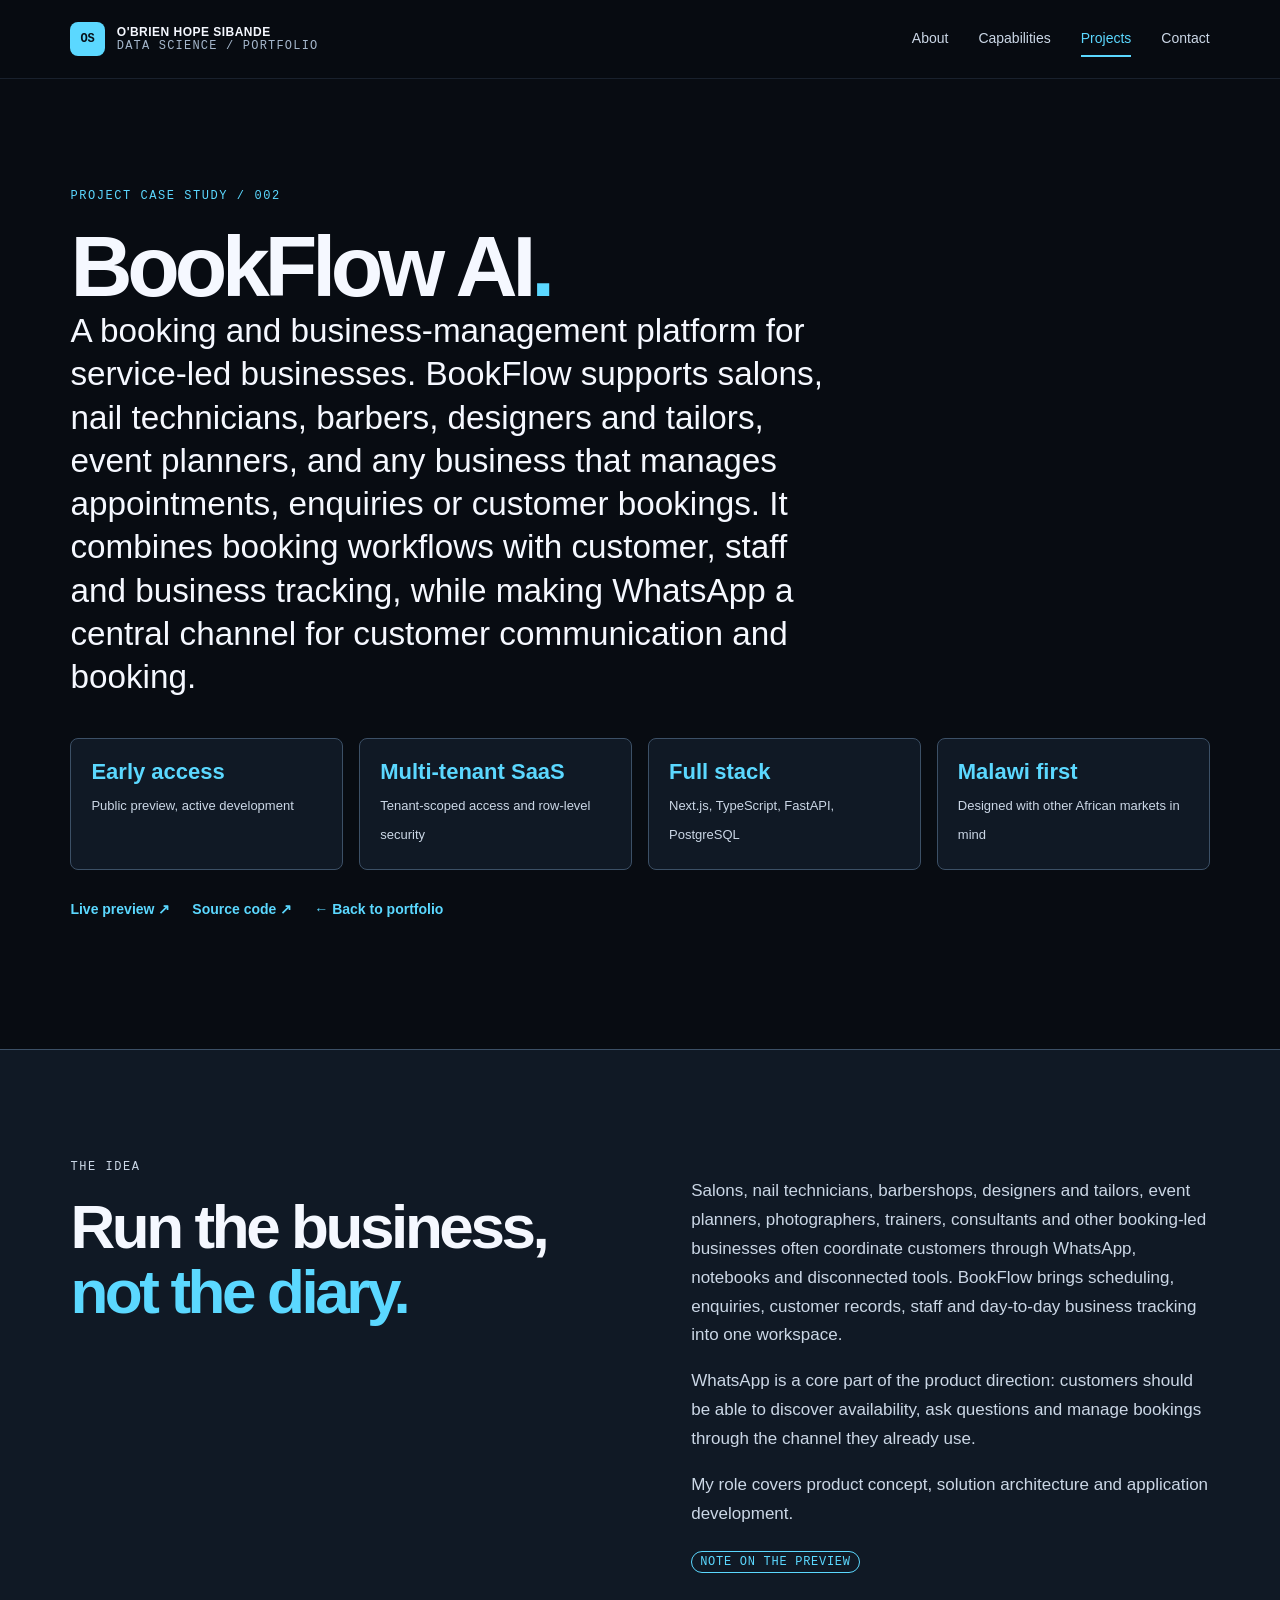
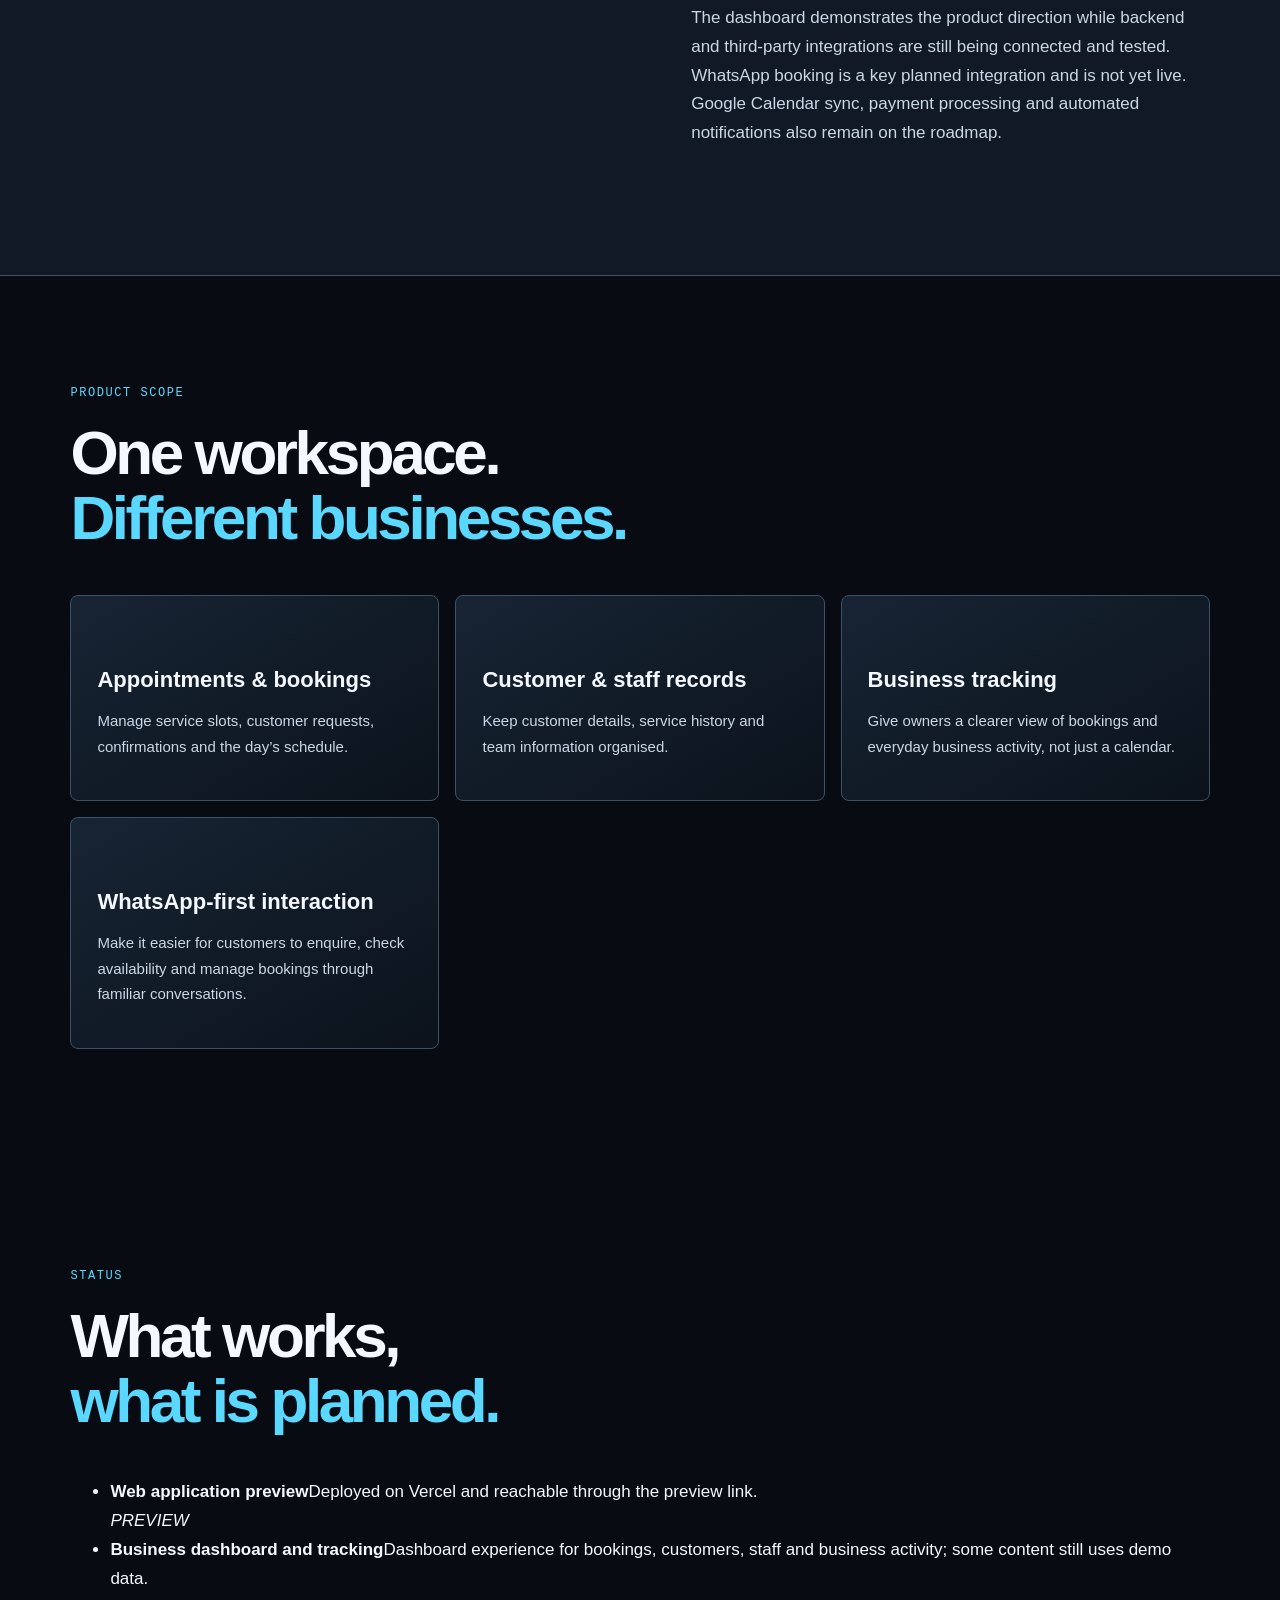
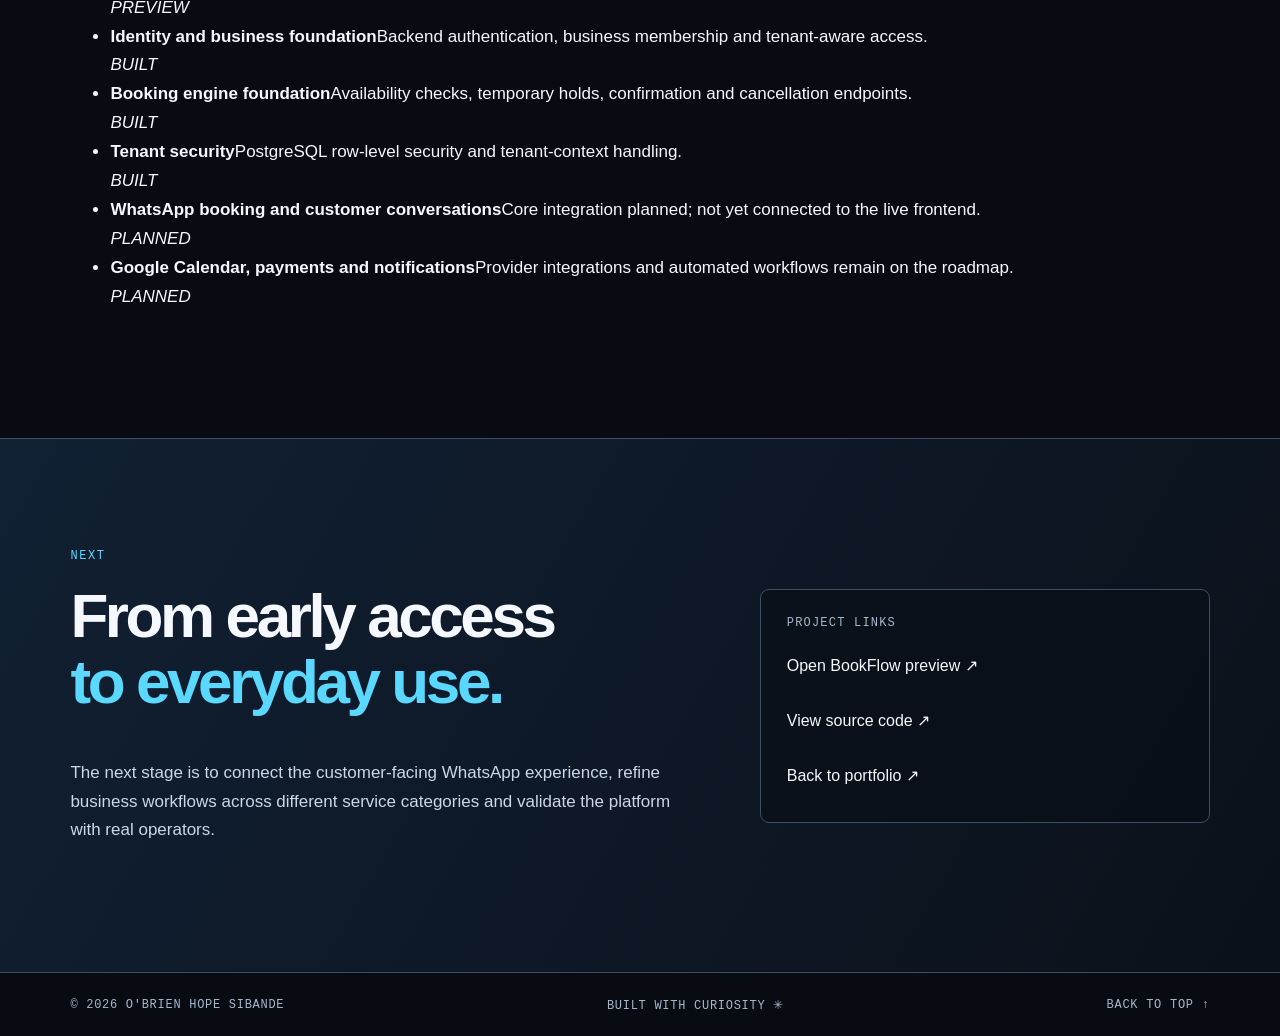
==== projects/bookflow-ai/index.html @ b63c116e "Add BookFlow AI portfolio case study" ====
<!doctype html>
<html lang="en"><head><meta charset="utf-8"><script>document.documentElement.classList.add("js")</script><meta name="viewport" content="width=device-width,initial-scale=1"><meta name="theme-color" content="#080c12"><meta name="description" content="BookFlow AI case study: booking and business management for salons, nail technicians, barbers, designers, tailors, event planners and other booking-led businesses."><link rel="canonical" href="https://obriensibande.vercel.app/projects/bookflow-ai/"><meta property="og:url" content="https://obriensibande.vercel.app/projects/bookflow-ai/"><meta property="og:type" content="article"><meta property="og:title" content="BookFlow AI case study — O'Brien Hope Sibande"><meta property="og:description" content="A flexible booking and business-tracking platform with WhatsApp at the centre of customer communication."><meta property="og:image" content="https://obriensibande.vercel.app/assets/og-image.jpg"><meta name="twitter:card" content="summary_large_image"><meta name="twitter:image" content="https://obriensibande.vercel.app/assets/og-image.jpg"><link rel="stylesheet" href="../../styles.css"><script defer src="../../script.js"></script><script>window.va=window.va||function(){(window.va.q=window.va.q||[]).push(arguments)}</script><script defer src="/_vercel/insights/script.js"></script><title>BookFlow AI Case Study — O'Brien Hope Sibande</title></head>
<body><a class="skip" href="#main">Skip to content</a><header><div class="container nav"><a class="brand" href="../../"><span class="mark">OS</span><span><b>O'BRIEN HOPE SIBANDE</b><small>DATA SCIENCE / PORTFOLIO</small></span></a><button class="menu" aria-expanded="false" aria-controls="links" aria-label="Toggle navigation menu">MENU ☰</button><nav id="links" aria-label="Primary"><a href="../../#about">About</a><a href="../../#skills">Capabilities</a><a href="../../#projects" aria-current="page">Projects</a><a href="../../#contact">Contact</a></nav></div></header>
<main id="main">
<section class="section container"><p class="eyebrow">PROJECT CASE STUDY / 002</p><h1 class="case-title">BookFlow AI<span>.</span></h1><p class="lead" style="max-width:780px">A booking and business-management platform for service-led businesses. BookFlow supports salons, nail technicians, barbers, designers and tailors, event planners, and any business that manages appointments, enquiries or customer bookings. It combines booking workflows with customer, staff and business tracking, while making WhatsApp a central channel for customer communication and booking.</p>
<ul class="facts" style="margin-top:40px"><li><b>Early access</b><span>Public preview, active development</span></li><li><b>Multi-tenant SaaS</b><span>Tenant-scoped access and row-level security</span></li><li><b>Full stack</b><span>Next.js, TypeScript, FastAPI, PostgreSQL</span></li><li><b>Malawi first</b><span>Designed with other African markets in mind</span></li></ul>
<p class="links" style="margin-top:28px"><a href="https://bookflow-ai-sigma.vercel.app" target="_blank" rel="noopener noreferrer">Live preview ↗</a><a href="https://github.com/ZealotObryan/bookflow-ai" target="_blank" rel="noopener noreferrer">Source code ↗</a><a href="../../">← Back to portfolio</a></p></section>
<section class="section tinted"><div class="container two"><div><p class="eyebrow">THE IDEA</p><h2>Run the business,<br><em>not the diary.</em></h2></div><div class="prose"><p>Salons, nail technicians, barbershops, designers and tailors, event planners, photographers, trainers, consultants and other booking-led businesses often coordinate customers through WhatsApp, notebooks and disconnected tools. BookFlow brings scheduling, enquiries, customer records, staff and day-to-day business tracking into one workspace.</p><p>WhatsApp is a core part of the product direction: customers should be able to discover availability, ask questions and manage bookings through the channel they already use.</p><p>My role covers product concept, solution architecture and application development.</p><span class="pill">NOTE ON THE PREVIEW</span><p>The dashboard demonstrates the product direction while backend and third-party integrations are still being connected and tested. WhatsApp booking is a key planned integration and is not yet live. Google Calendar sync, payment processing and automated notifications also remain on the roadmap.</p></div></div></section>
<section class="section container"><p class="eyebrow">PRODUCT SCOPE</p><h2>One workspace.<br><em>Different businesses.</em></h2><div class="cards"><article><h3>Appointments &amp; bookings</h3><p>Manage service slots, customer requests, confirmations and the day’s schedule.</p></article><article><h3>Customer &amp; staff records</h3><p>Keep customer details, service history and team information organised.</p></article><article><h3>Business tracking</h3><p>Give owners a clearer view of bookings and everyday business activity, not just a calendar.</p></article><article><h3>WhatsApp-first interaction</h3><p>Make it easier for customers to enquire, check availability and manage bookings through familiar conversations.</p></article></div></section>
<section class="section container"><p class="eyebrow">STATUS</p><h2>What works,<br><em>what is planned.</em></h2><ul class="status-list"><li><div><b>Web application preview</b><span>Deployed on Vercel and reachable through the preview link.</span></div><i class="st live">PREVIEW</i></li><li><div><b>Business dashboard and tracking</b><span>Dashboard experience for bookings, customers, staff and business activity; some content still uses demo data.</span></div><i class="st live">PREVIEW</i></li><li><div><b>Identity and business foundation</b><span>Backend authentication, business membership and tenant-aware access.</span></div><i class="st live">BUILT</i></li><li><div><b>Booking engine foundation</b><span>Availability checks, temporary holds, confirmation and cancellation endpoints.</span></div><i class="st live">BUILT</i></li><li><div><b>Tenant security</b><span>PostgreSQL row-level security and tenant-context handling.</span></div><i class="st live">BUILT</i></li><li><div><b>WhatsApp booking and customer conversations</b><span>Core integration planned; not yet connected to the live frontend.</span></div><i class="st">PLANNED</i></li><li><div><b>Google Calendar, payments and notifications</b><span>Provider integrations and automated workflows remain on the roadmap.</span></div><i class="st">PLANNED</i></li></ul></section>
<section class="section contact"><div class="container contact-grid"><div><p class="eyebrow">NEXT</p><h2>From early access<br><em>to everyday use.</em></h2><p>The next stage is to connect the customer-facing WhatsApp experience, refine business workflows across different service categories and validate the platform with real operators.</p></div><div class="contact-card"><small>PROJECT LINKS</small><a href="https://bookflow-ai-sigma.vercel.app" target="_blank" rel="noopener noreferrer">Open BookFlow preview ↗</a><a href="https://github.com/ZealotObryan/bookflow-ai" target="_blank" rel="noopener noreferrer">View source code ↗</a><a href="../../">Back to portfolio ↗</a></div></div></section>
</main><footer><div class="container foot"><span>© <span id="year"></span> O'BRIEN HOPE SIBANDE</span><span>BUILT WITH CURIOSITY ✳</span><a href="#main">BACK TO TOP ↑</a></div></footer></body></html>
---- styles.css ----
:root{color-scheme:dark;--bg:#080c12;--surface:#101925;--raised:#162333;--text:#f5f8ff;--secondary:#cbd7e6;--muted:#a5b7cc;--border:#3c5066;--accent:#5bd8ff;--display:"Space Grotesk",sans-serif;--body:"DM Sans",sans-serif;--mono:"DM Mono",monospace;--g:clamp(22px,5.5vw,84px);--max:1200px}*{box-sizing:border-box}html{scroll-behavior:smooth;scroll-padding-top:85px}body{margin:0;background:var(--bg);color:var(--text);font:17px/1.7 var(--body);-webkit-font-smoothing:antialiased}a{color:inherit;text-decoration:none}a:focus-visible,button:focus-visible{outline:3px solid var(--accent);outline-offset:4px}::selection{background:var(--accent);color:#071019}.container{width:min(var(--max),calc(100% - 2*var(--g)));margin:auto}.skip{position:fixed;top:-100px;left:10px;background:white;color:black;padding:10px;z-index:90}.skip:focus{top:10px}header{position:sticky;top:0;z-index:20;background:#080c12f2;backdrop-filter:blur(16px);border-bottom:1px solid #3c506655}.nav{min-height:78px;display:flex;align-items:center;justify-content:space-between;gap:22px}.brand{display:flex;align-items:center;gap:12px}.mark{background:var(--accent);color:#071019;padding:10px;border-radius:8px;font:700 12px var(--mono)}.brand span:last-child{display:grid;line-height:1.4}.brand b{font:700 12px var(--display);letter-spacing:.04em}.brand small,small{font:12px var(--mono);letter-spacing:.1em;color:var(--muted)}nav{display:flex;gap:30px}nav a{font-size:14px;color:var(--secondary)}nav a:hover,a:hover{color:var(--accent)}.menu{display:none;background:transparent;color:var(--text);border:1px solid var(--border);padding:9px;border-radius:6px}.hero{display:grid;grid-template-columns:1.05fr .95fr;gap:7vw;align-items:center;padding-block:80px 100px;min-height:650px}.eyebrow{font:12px var(--mono);letter-spacing:.13em;color:var(--accent);margin:0 0 20px}.hero h1{font:600 clamp(50px,6.3vw,86px)/.98 var(--display);letter-spacing:-.065em;margin:0 0 25px}.hero h1 em,h2 em{font-style:normal;color:var(--accent)}.role{font-size:15px;font-weight:700}.role i{font-style:normal;color:var(--accent)}.intro{font-size:18px;max-width:520px;color:var(--secondary);margin:20px 0 28px}.actions{display:flex;gap:12px;flex-wrap:wrap}.primary,.secondary{display:inline-flex;align-items:center;justify-content:center;padding:13px 18px;border:1px solid var(--border);border-radius:6px;font-size:14px;font-weight:700}.primary{background:var(--accent);border-color:var(--accent);color:#071019}.primary:hover{background:#a0edff;color:#071019}.meta{display:flex;gap:25px;flex-wrap:wrap;margin-top:40px;color:var(--muted);font:12px var(--mono);letter-spacing:.1em}.portrait-wrap{position:relative;width:min(100%,460px);justify-self:center}.frame{position:relative;z-index:2;padding:12px;background:linear-gradient(145deg,#1b2b3d,#0b111a);border:1px solid var(--border);border-radius:12px;box-shadow:0 30px 80px #0008}.frame-top,.frame-bottom{display:flex;justify-content:space-between;gap:10px;padding:8px 3px;color:var(--muted);font:12px var(--mono);letter-spacing:.07em}.frame img{display:block;width:100%;height:auto;aspect-ratio:4/5;object-fit:cover;object-position:center 25%;border-radius:5px}.frame-bottom{padding-top:14px;color:var(--text)}.frame-bottom span{color:var(--accent)}.float{position:absolute;z-index:3;padding:12px 15px;background:var(--surface);border:1px solid var(--border);color:var(--muted);font:12px var(--mono);box-shadow:0 12px 25px #0005}.float b{display:block;color:var(--accent);font:600 18px var(--display)}.f1{top:15%;right:-25px}.f2{bottom:15%;left:-25px}.ticker{display:flex;justify-content:space-around;gap:25px;overflow:hidden;white-space:nowrap;padding:18px;border-block:1px solid var(--border);background:#0d141e;color:var(--accent);font:12px var(--mono);letter-spacing:.12em}.ticker span{color:var(--secondary)}.section{padding-block:110px}.section h2,.contact h2{font:600 clamp(38px,5vw,62px)/1.05 var(--display);letter-spacing:-.055em;margin:0 0 45px}.two{display:grid;grid-template-columns:1fr 1fr;gap:8vw}.lead{font:500 clamp(23px,2.6vw,34px)/1.3 var(--display);margin:0}.two p{color:var(--secondary)}blockquote{margin:25px 0;padding:16px;border-left:2px solid var(--accent);background:var(--surface);color:var(--secondary);font-size:15px}.tinted{background:var(--surface);border-block:1px solid var(--border)}.cards{display:grid;grid-template-columns:repeat(3,1fr);gap:16px}.cards article{position:relative;padding:26px;border:1px solid var(--border);border-radius:8px;background:linear-gradient(150deg,#172434,#0b121b)}.cards small{float:right}.cards h3{font:600 22px var(--display);margin:45px 0 12px}.cards p,.project-copy>p{font-size:15px;color:var(--secondary)}.cards label,.chips span{font:12px var(--mono);color:var(--secondary);letter-spacing:.03em}.project{display:grid;grid-template-columns:1fr 1fr;border:1px solid var(--border);border-radius:10px;overflow:hidden;background:var(--surface)}.art{position:relative;min-height:350px;overflow:hidden;background:radial-gradient(ellipse at 60% 35%,#153b56,#101d2a 45%,#0b1119 80%);display:flex;align-items:center;padding:10%}.grid{position:absolute;inset:0;background-image:linear-gradient(#5bd8ff14 1px,transparent 1px),linear-gradient(90deg,#5bd8ff14 1px,transparent 1px);background-size:35px 35px}.art strong{position:relative;font:700 clamp(50px,6vw,78px)/.9 var(--display);letter-spacing:-.07em}.art strong span{display:block;color:var(--accent)}.art small{position:absolute;right:8%;top:20%;padding:8px;border:1px solid #5bd8ff88;color:var(--accent)}.bars{position:absolute;right:8%;bottom:12%;height:90px;display:flex;align-items:end;gap:6px}.bars i{width:10px;background:linear-gradient(var(--accent),#2b6a91);border-radius:2px 2px 0 0}.bars i:nth-child(1){height:25%}.bars i:nth-child(2){height:44%}.bars i:nth-child(3){height:35%}.bars i:nth-child(4){height:63%}.bars i:nth-child(5){height:78%}.bars i:nth-child(6){height:92%}.project-copy{padding:clamp(25px,4vw,45px);align-self:center}.project-copy h3{font:600 36px var(--display);margin:0}.project-copy .accent{color:var(--accent)}.chips{display:flex;gap:7px;flex-wrap:wrap}.chips span{border:1px solid var(--border);padding:5px 8px;border-radius:4px}.links{display:flex;gap:22px;flex-wrap:wrap;margin-top:25px}.links a{font-size:14px;font-weight:700;color:var(--accent)}.muted{color:var(--muted);font-size:13px;margin-top:22px}.contact{background:linear-gradient(120deg,#112033,#0b111a);border-block:1px solid var(--border)}.contact-grid{display:grid;grid-template-columns:1fr .75fr;gap:7vw;align-items:center}.contact-grid>div>p:not(.eyebrow){color:var(--secondary)}.contact-card{display:grid;gap:16px;padding:26px;border:1px solid var(--border);border-radius:9px;background:#080e16aa}.contact-card a{font-size:16px;padding:6px 0;overflow-wrap:anywhere}.contact-card a:hover{color:var(--accent)}footer{padding:25px 0}.foot{display:flex;justify-content:space-between;gap:15px;flex-wrap:wrap;color:var(--muted);font:12px var(--mono);letter-spacing:.06em}.foot a:hover{color:var(--accent)}
@media(max-width:800px){.hero{gap:30px}.hero h1{font-size:clamp(45px,7vw,68px)}.cards article{padding:20px}.section{padding-block:80px}}@media(max-width:620px){.nav{min-height:70px}.brand b{font-size:11px}.brand small{font-size:11px}.menu{display:block}nav{display:none;position:absolute;top:69px;left:0;right:0;padding:20px var(--g);background:#0b111a;border-bottom:1px solid var(--border);flex-direction:column;gap:18px}nav.open{display:flex}.hero{grid-template-columns:1fr;padding-block:55px 75px;gap:45px}.hero h1{font-size:clamp(52px,14vw,76px)}.portrait-wrap{width:82%}.f1{right:-20px}.f2{left:-20px}.ticker{justify-content:flex-start;min-width:0;gap:25px;font-size:9px}.section{padding-block:75px}.two,.cards,.project,.contact-grid{grid-template-columns:1fr}.two{gap:18px}.cards{gap:12px}.cards h3{margin-top:30px}.project .art{min-height:280px}.project-copy{padding:25px}.contact-grid{gap:25px}.foot span:nth-child(2){display:none}}@media(prefers-reduced-motion:reduce){*,*::before,*::after{scroll-behavior:auto!important;transition-duration:.01ms!important;animation-duration:.01ms!important;animation-iteration-count:1!important}}

.menu{min-height:44px;min-width:44px}
nav a[aria-current="page"]{color:var(--accent)}
.skip{border-radius:6px}
.cards article,.project{transition:border-color .2s,transform .2s}
.cards article:hover,.project:hover{border-color:var(--accent)}
.stack,.facts{list-style:none;margin:0;padding:0}
.facts{display:grid;grid-template-columns:repeat(4,1fr);gap:16px}
.facts li{padding:20px;border:1px solid var(--border);border-radius:8px;background:var(--surface)}
.facts b{display:block;font:600 22px var(--display);color:var(--accent);margin-bottom:6px}
.facts span{font-size:13px;color:var(--secondary)}
.pill{display:inline-block;padding:3px 8px;border:1px solid var(--accent);border-radius:999px;color:var(--accent);font:12px var(--mono);letter-spacing:.06em;margin-bottom:14px}
.cards.four{grid-template-columns:repeat(2,1fr)}
.cards.four h3{margin-top:22px}
.prose{max-width:760px}
.prose p{color:var(--secondary)}
@media(max-width:800px){.facts{grid-template-columns:repeat(2,1fr)}}
@media(max-width:620px){.facts,.cards.four{grid-template-columns:1fr}.ticker{overflow-x:auto}}
@media(prefers-reduced-motion:reduce){.cards article,.project{transition:none}}
.case-title{font:600 clamp(48px,8vw,86px)/1 var(--display);letter-spacing:-.06em;margin:0}
.case-title span{color:var(--accent)}

/* ===== Motion & interaction layer ===== */
:root{--ease:cubic-bezier(.22,1,.36,1);--fast:.18s;--med:.45s}
html{scroll-behavior:smooth}
/* header: gains depth once the page scrolls */
header{transition:box-shadow var(--med) var(--ease),background var(--med)}
header.scrolled{box-shadow:0 10px 30px #0007;background:#080c12fa}
.progress{position:fixed;top:0;left:0;height:3px;width:100%;background:var(--accent);transform:scaleX(0);transform-origin:left;z-index:100;pointer-events:none}
/* nav: animated underline + active section */
nav a{position:relative;padding:6px 0;transition:color var(--fast)}
nav a::after{content:"";position:absolute;left:0;right:0;bottom:0;height:2px;background:var(--accent);transform:scaleX(0);transform-origin:left;transition:transform var(--med) var(--ease)}
nav a:hover::after,nav a.active::after,nav a[aria-current="page"]::after{transform:scaleX(1)}
nav a.active{color:var(--accent)}
/* buttons: lift on hover, press on click */
.primary,.secondary,.menu{transition:transform var(--fast) var(--ease),background var(--fast),color var(--fast),border-color var(--fast),box-shadow var(--med) var(--ease)}
.primary:hover{transform:translateY(-2px);box-shadow:0 10px 28px #5bd8ff40}
.secondary:hover{transform:translateY(-2px);border-color:var(--accent);color:var(--accent)}
.primary:active,.secondary:active,.menu:active{transform:translateY(0) scale(.97)}
/* links with arrows nudge */
.links a,.contact-card a{transition:color var(--fast),transform var(--fast) var(--ease)}
.links a:hover,.contact-card a:hover{transform:translateX(4px)}
/* cards + project: lift */
.cards article,.project{transition:border-color var(--med),transform var(--med) var(--ease),box-shadow var(--med) var(--ease)}
.cards article:hover,.project:hover{transform:translateY(-4px);box-shadow:0 18px 40px #0006}
.facts li{transition:border-color var(--med),transform var(--med) var(--ease)}
.facts li:hover{border-color:var(--accent);transform:translateY(-3px)}
/* portrait + floating badges */
.frame{transition:transform var(--med) var(--ease)}
.frame:hover{transform:translateY(-4px)}
@keyframes bob{0%,100%{transform:translateY(0)}50%{transform:translateY(-8px)}}
.f1{animation:bob 6s ease-in-out infinite}
.f2{animation:bob 7s ease-in-out -2s infinite}
/* project art: bars grow in when visible */
.bars i{transform-origin:bottom;transition:transform .9s var(--ease)}
.js .art:not(.in) .bars i{transform:scaleY(0)}
.bars i:nth-child(2){transition-delay:.08s}.bars i:nth-child(3){transition-delay:.16s}.bars i:nth-child(4){transition-delay:.24s}.bars i:nth-child(5){transition-delay:.32s}.bars i:nth-child(6){transition-delay:.4s}
/* ticker marquee */
.ticker{display:block;padding:0;justify-content:flex-start}
.ticker .track{flex:none;display:flex;align-items:center;gap:25px;padding:18px 0;min-width:100%;justify-content:space-around;animation:marquee 32s linear infinite;will-change:transform}
.ticker:hover .track{animation-play-state:paused}
@keyframes marquee{to{transform:translateX(-100%)}}
/* hero entrance (stagger) */
@keyframes rise{from{opacity:0;transform:translateY(24px)}to{opacity:1;transform:none}}
.js .hero .eyebrow,.js .hero h1,.js .hero .role,.js .hero .intro,.js .hero .actions,.js .hero .meta,.js .portrait-wrap{animation:rise .9s var(--ease) both}
.js .hero h1{animation-delay:.08s}.js .hero .role{animation-delay:.16s}.js .hero .intro{animation-delay:.24s}.js .hero .actions{animation-delay:.32s}.js .hero .meta{animation-delay:.4s}.js .portrait-wrap{animation-delay:.2s}
/* scroll reveal (JS adds .reveal; content stays visible without JS) */
.js .reveal{opacity:0;transform:translateY(28px);transition:opacity .8s var(--ease),transform .8s var(--ease);transition-delay:var(--d,0s)}
.js .reveal.in{opacity:1;transform:none}
.js .cards article.reveal.in:hover,.js .project.reveal.in:hover{transform:translateY(-4px)}
/* mobile menu: slide + fade instead of popping */
@media(max-width:620px){
  nav{display:flex;visibility:hidden;opacity:0;transform:translateY(-10px);pointer-events:none;transition:opacity var(--fast),transform var(--med) var(--ease),visibility 0s var(--med)}
  nav.open{visibility:visible;opacity:1;transform:none;pointer-events:auto;transition:opacity var(--fast),transform var(--med) var(--ease)}
  nav a{font-size:18px;padding:10px 0}
  .ticker .track{animation-duration:24s}
}
/* hover effects only on devices that hover */
@media(hover:none){.cards article:hover,.project:hover,.facts li:hover,.frame:hover,.primary:hover,.secondary:hover{transform:none;box-shadow:none}}
@media(prefers-reduced-motion:reduce){
  html{scroll-behavior:auto}
  .f1,.f2,.ticker .track{animation:none}
  .ticker{overflow-x:auto}
  .js .reveal,.js .hero *,.js .portrait-wrap{opacity:1!important;transform:none!important;animation:none!important}
  .js .art:not(.in) .bars i{transform:none}
  .progress{display:none}
}
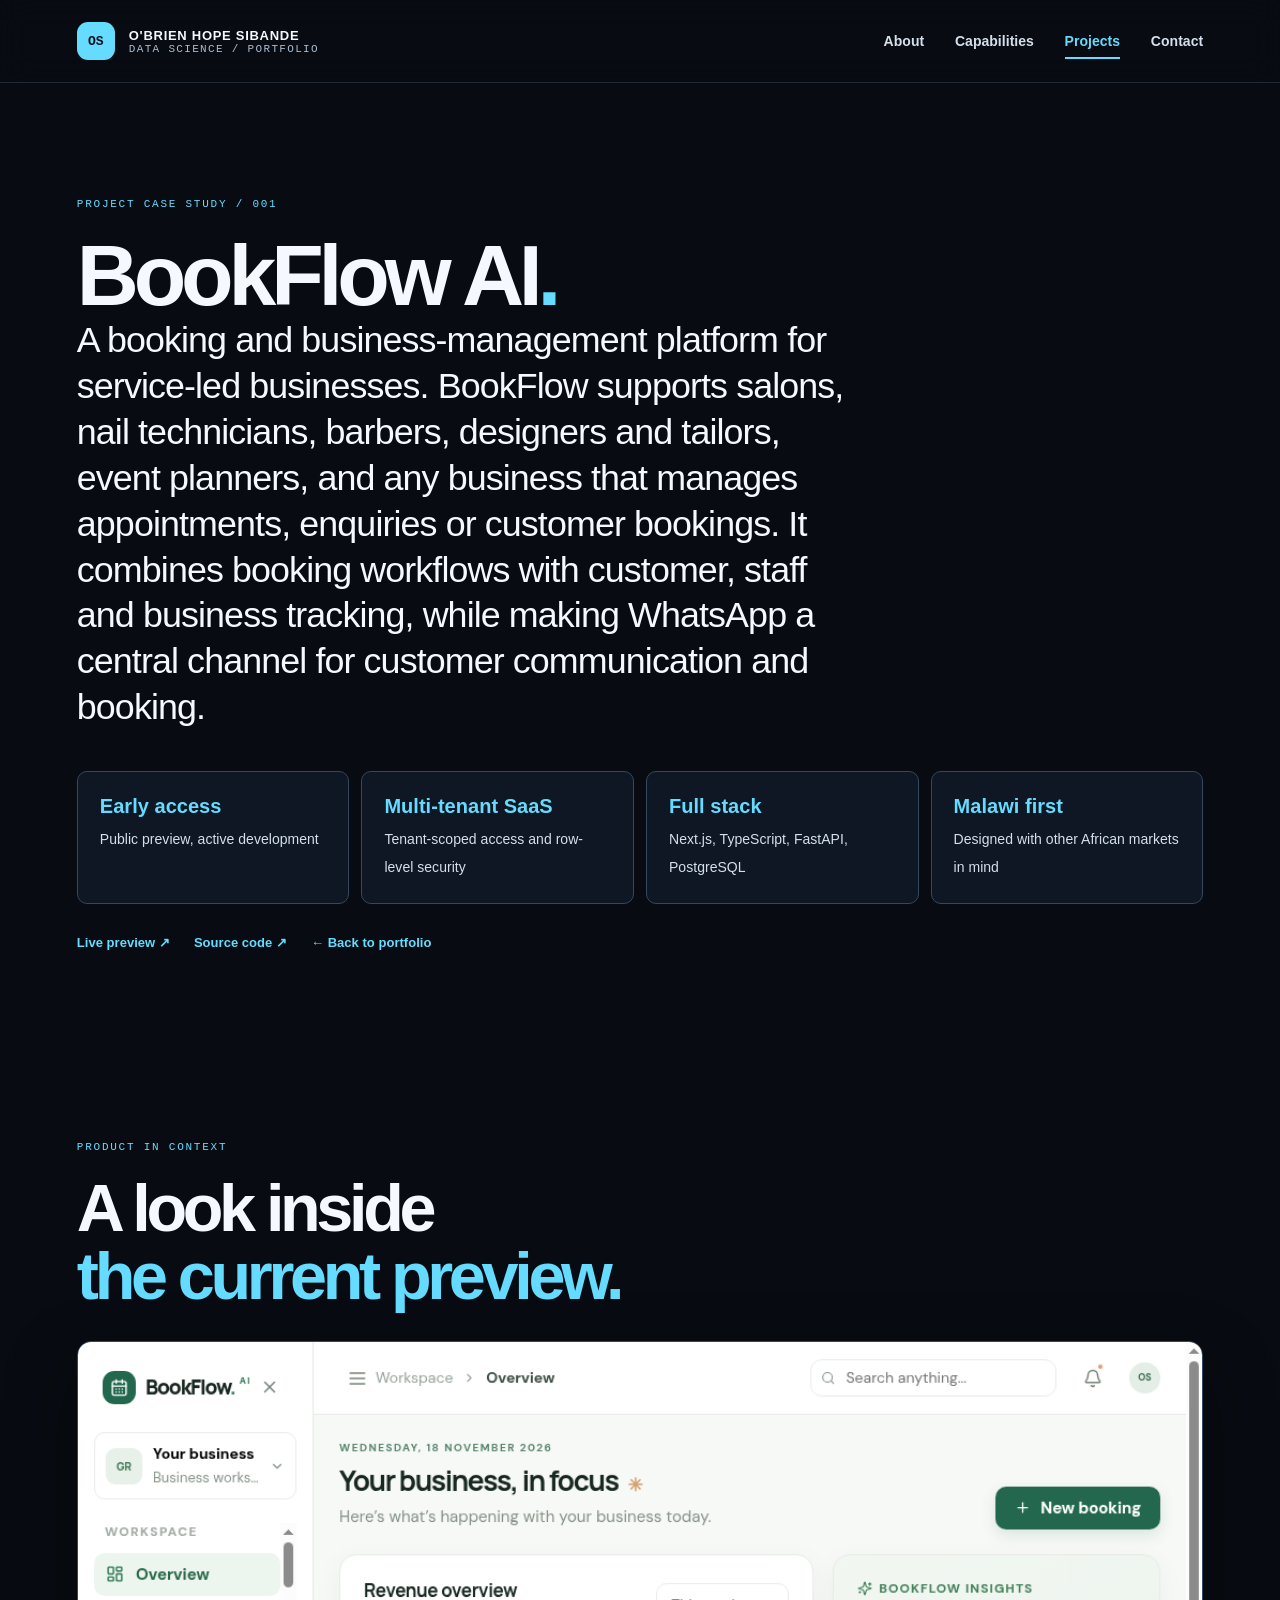
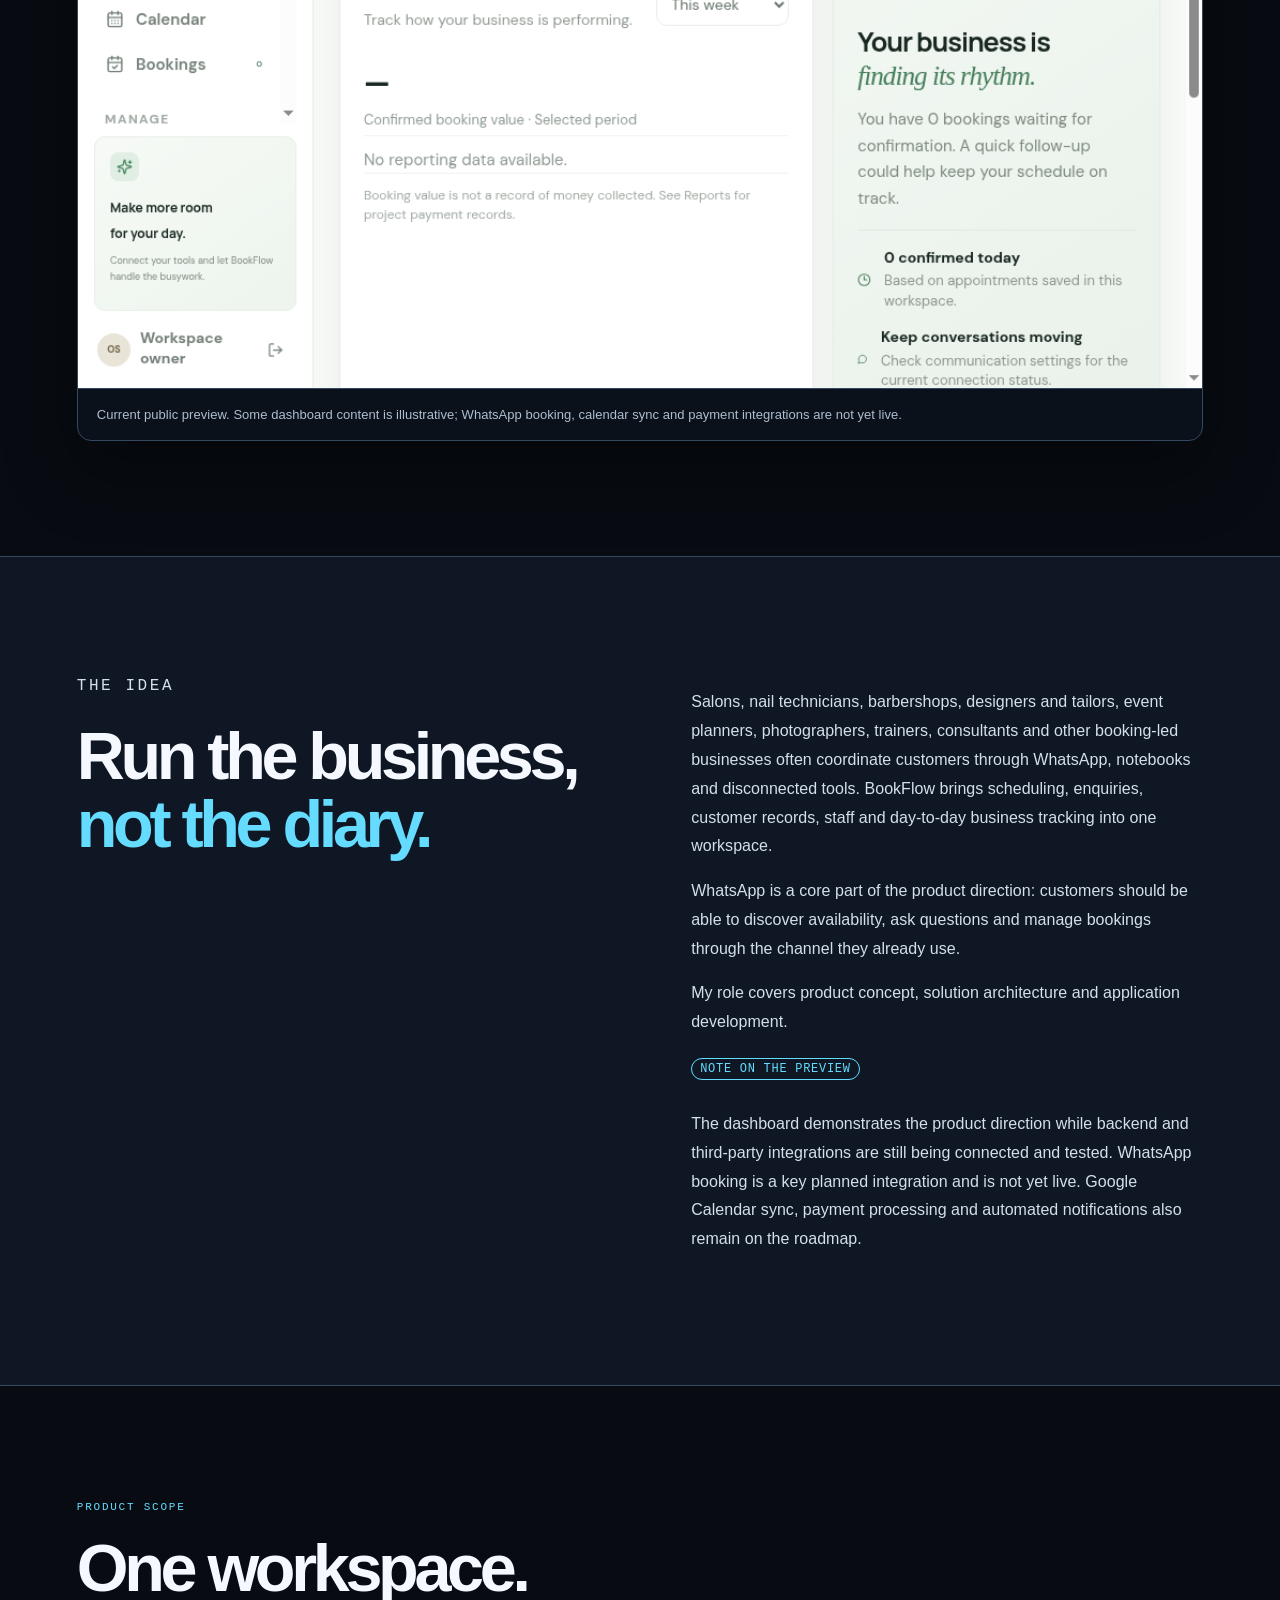
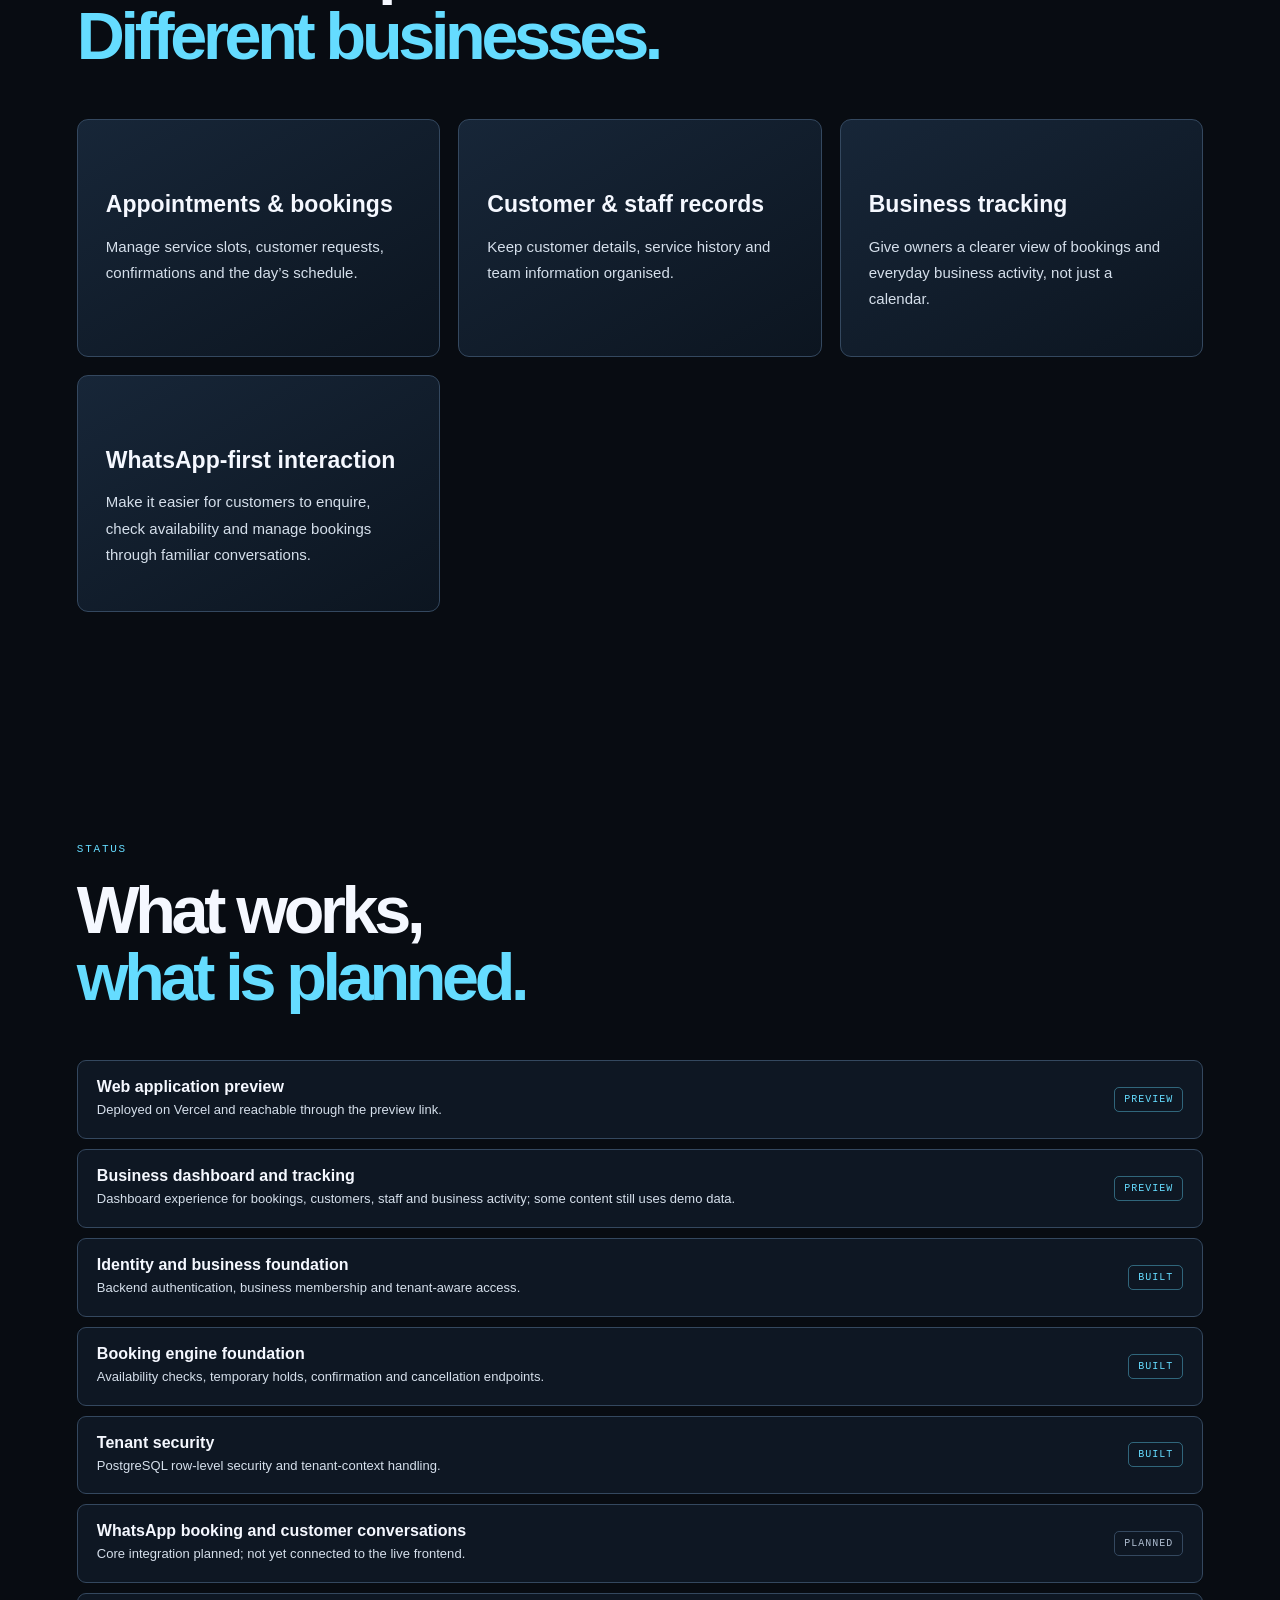
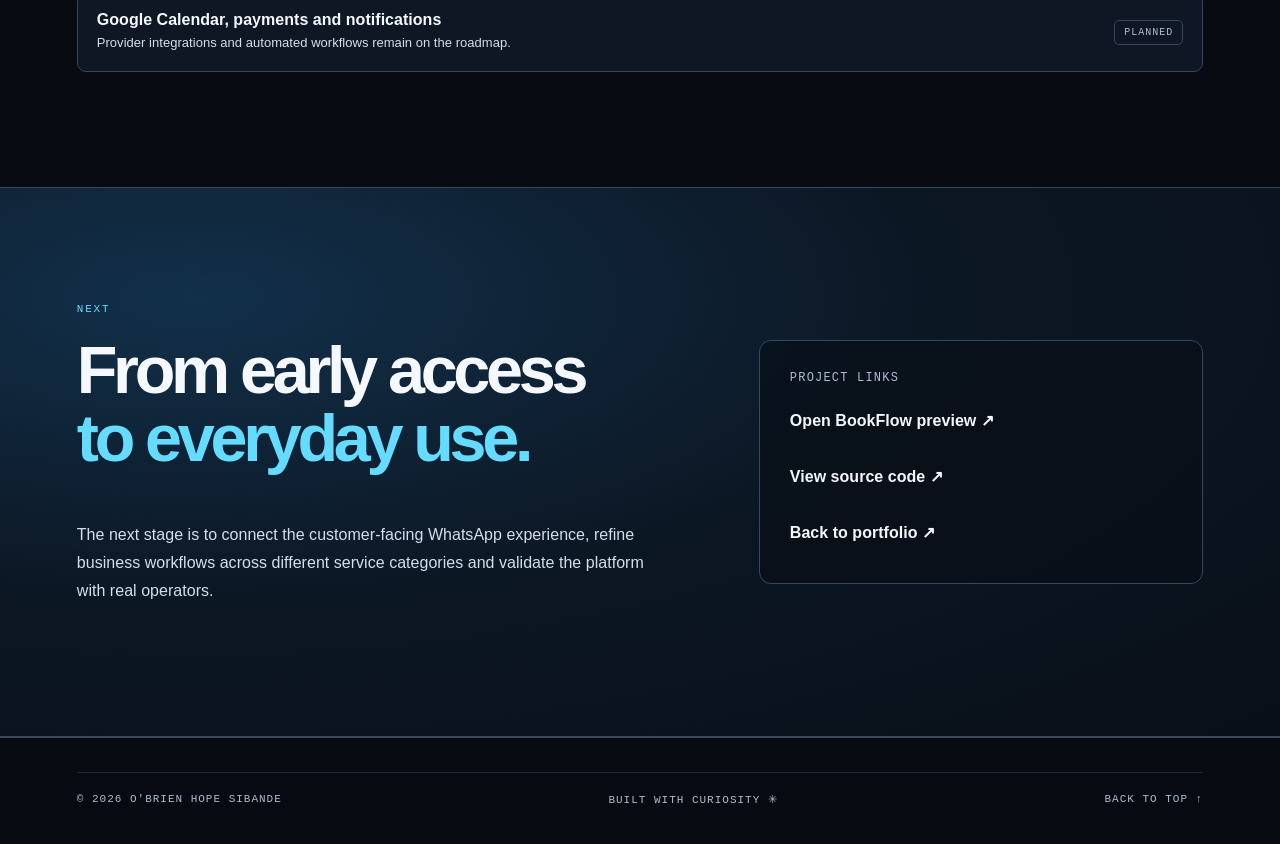
==== commit b77b6c2b: "Add live project screenshots and expanded case studies" ====
--- a/projects/bookflow-ai/index.html
+++ b/projects/bookflow-ai/index.html
@@ -2,9 +2,10 @@
 <html lang="en"><head><meta charset="utf-8"><script>document.documentElement.classList.add("js")</script><meta name="viewport" content="width=device-width,initial-scale=1"><meta name="theme-color" content="#080c12"><meta name="description" content="BookFlow AI case study: booking and business management for salons, nail technicians, barbers, designers, tailors, event planners and other booking-led businesses."><link rel="canonical" href="https://obriensibande.vercel.app/projects/bookflow-ai/"><meta property="og:url" content="https://obriensibande.vercel.app/projects/bookflow-ai/"><meta property="og:type" content="article"><meta property="og:title" content="BookFlow AI case study — O'Brien Hope Sibande"><meta property="og:description" content="A flexible booking and business-tracking platform with WhatsApp at the centre of customer communication."><meta property="og:image" content="https://obriensibande.vercel.app/assets/og-image.jpg"><meta name="twitter:card" content="summary_large_image"><meta name="twitter:image" content="https://obriensibande.vercel.app/assets/og-image.jpg"><link rel="stylesheet" href="../../styles.css"><script defer src="../../script.js"></script><script>window.va=window.va||function(){(window.va.q=window.va.q||[]).push(arguments)}</script><script defer src="/_vercel/insights/script.js"></script><title>BookFlow AI Case Study — O'Brien Hope Sibande</title></head>
 <body><a class="skip" href="#main">Skip to content</a><header><div class="container nav"><a class="brand" href="../../"><span class="mark">OS</span><span><b>O'BRIEN HOPE SIBANDE</b><small>DATA SCIENCE / PORTFOLIO</small></span></a><button class="menu" aria-expanded="false" aria-controls="links" aria-label="Toggle navigation menu">MENU ☰</button><nav id="links" aria-label="Primary"><a href="../../#about">About</a><a href="../../#skills">Capabilities</a><a href="../../#projects" aria-current="page">Projects</a><a href="../../#contact">Contact</a></nav></div></header>
 <main id="main">
-<section class="section container"><p class="eyebrow">PROJECT CASE STUDY / 002</p><h1 class="case-title">BookFlow AI<span>.</span></h1><p class="lead" style="max-width:780px">A booking and business-management platform for service-led businesses. BookFlow supports salons, nail technicians, barbers, designers and tailors, event planners, and any business that manages appointments, enquiries or customer bookings. It combines booking workflows with customer, staff and business tracking, while making WhatsApp a central channel for customer communication and booking.</p>
+<section class="section container"><p class="eyebrow">PROJECT CASE STUDY / 001</p><h1 class="case-title">BookFlow AI<span>.</span></h1><p class="lead" style="max-width:780px">A booking and business-management platform for service-led businesses. BookFlow supports salons, nail technicians, barbers, designers and tailors, event planners, and any business that manages appointments, enquiries or customer bookings. It combines booking workflows with customer, staff and business tracking, while making WhatsApp a central channel for customer communication and booking.</p>
 <ul class="facts" style="margin-top:40px"><li><b>Early access</b><span>Public preview, active development</span></li><li><b>Multi-tenant SaaS</b><span>Tenant-scoped access and row-level security</span></li><li><b>Full stack</b><span>Next.js, TypeScript, FastAPI, PostgreSQL</span></li><li><b>Malawi first</b><span>Designed with other African markets in mind</span></li></ul>
 <p class="links" style="margin-top:28px"><a href="https://bookflow-ai-sigma.vercel.app" target="_blank" rel="noopener noreferrer">Live preview ↗</a><a href="https://github.com/ZealotObryan/bookflow-ai" target="_blank" rel="noopener noreferrer">Source code ↗</a><a href="../../">← Back to portfolio</a></p></section>
+<section class="section container case-screens"><p class="eyebrow">PRODUCT IN CONTEXT</p><h2>A look inside<br><em>the current preview.</em></h2><figure class="screen-figure"><img src="../../assets/bookflow-screen.png" alt="BookFlow AI website and workspace preview captured from the live deployment" loading="lazy"><figcaption>Current public preview. Some dashboard content is illustrative; WhatsApp booking, calendar sync and payment integrations are not yet live.</figcaption></figure></section>
 <section class="section tinted"><div class="container two"><div><p class="eyebrow">THE IDEA</p><h2>Run the business,<br><em>not the diary.</em></h2></div><div class="prose"><p>Salons, nail technicians, barbershops, designers and tailors, event planners, photographers, trainers, consultants and other booking-led businesses often coordinate customers through WhatsApp, notebooks and disconnected tools. BookFlow brings scheduling, enquiries, customer records, staff and day-to-day business tracking into one workspace.</p><p>WhatsApp is a core part of the product direction: customers should be able to discover availability, ask questions and manage bookings through the channel they already use.</p><p>My role covers product concept, solution architecture and application development.</p><span class="pill">NOTE ON THE PREVIEW</span><p>The dashboard demonstrates the product direction while backend and third-party integrations are still being connected and tested. WhatsApp booking is a key planned integration and is not yet live. Google Calendar sync, payment processing and automated notifications also remain on the roadmap.</p></div></div></section>
 <section class="section container"><p class="eyebrow">PRODUCT SCOPE</p><h2>One workspace.<br><em>Different businesses.</em></h2><div class="cards"><article><h3>Appointments &amp; bookings</h3><p>Manage service slots, customer requests, confirmations and the day’s schedule.</p></article><article><h3>Customer &amp; staff records</h3><p>Keep customer details, service history and team information organised.</p></article><article><h3>Business tracking</h3><p>Give owners a clearer view of bookings and everyday business activity, not just a calendar.</p></article><article><h3>WhatsApp-first interaction</h3><p>Make it easier for customers to enquire, check availability and manage bookings through familiar conversations.</p></article></div></section>
 <section class="section container"><p class="eyebrow">STATUS</p><h2>What works,<br><em>what is planned.</em></h2><ul class="status-list"><li><div><b>Web application preview</b><span>Deployed on Vercel and reachable through the preview link.</span></div><i class="st live">PREVIEW</i></li><li><div><b>Business dashboard and tracking</b><span>Dashboard experience for bookings, customers, staff and business activity; some content still uses demo data.</span></div><i class="st live">PREVIEW</i></li><li><div><b>Identity and business foundation</b><span>Backend authentication, business membership and tenant-aware access.</span></div><i class="st live">BUILT</i></li><li><div><b>Booking engine foundation</b><span>Availability checks, temporary holds, confirmation and cancellation endpoints.</span></div><i class="st live">BUILT</i></li><li><div><b>Tenant security</b><span>PostgreSQL row-level security and tenant-context handling.</span></div><i class="st live">BUILT</i></li><li><div><b>WhatsApp booking and customer conversations</b><span>Core integration planned; not yet connected to the live frontend.</span></div><i class="st">PLANNED</i></li><li><div><b>Google Calendar, payments and notifications</b><span>Provider integrations and automated workflows remain on the roadmap.</span></div><i class="st">PLANNED</i></li></ul></section>
--- a/styles.css
+++ b/styles.css
@@ -87,3 +87,156 @@
   .js .art:not(.in) .bars i{transform:none}
   .progress{display:none}
 }
+
+
+/* ===== Portfolio refinement: editorial hierarchy, clearer actions, responsive rhythm ===== */
+:root{
+  --max:1240px;
+  --g:clamp(22px,6vw,96px);
+  --surface:#0e1723;
+  --raised:#142235;
+  --border:#34485f;
+  --secondary:#d5dfeb;
+  --muted:#aebdd0;
+  --accent:#65dcff;
+  --ease:cubic-bezier(.2,.8,.2,1);
+}
+body{font-size:16px;line-height:1.75;letter-spacing:.002em}
+.container{width:min(var(--max),calc(100% - 2*var(--g)))}
+header{background:rgba(8,12,18,.88);border-bottom-color:rgba(115,151,185,.22)}
+.nav{min-height:82px}
+.brand{gap:14px}
+.mark{width:38px;height:38px;display:grid;place-items:center;border-radius:11px;font-size:13px}
+.brand b{font-size:13px;letter-spacing:.055em}
+.brand small{font-size:11px;letter-spacing:.12em}
+nav{gap:clamp(18px,2.4vw,34px);align-items:center}
+nav a{font-size:14px;font-weight:600;color:#d5dfeb}
+nav a[href="#contact"]{padding:9px 15px;border:1px solid #536a82;border-radius:7px}
+nav a[href="#contact"]::after{display:none}
+nav a[href="#contact"]:hover{border-color:var(--accent);background:#65dcff12}
+.hero{min-height:690px;padding-block:clamp(64px,8vw,112px);gap:clamp(44px,7vw,100px)}
+.hero h1{font-size:clamp(58px,7vw,94px);line-height:.96;letter-spacing:-.075em}
+.eyebrow{font-size:11px;letter-spacing:.16em;margin-bottom:22px}
+.role{font-size:16px;line-height:1.6}
+.intro{font-size:clamp(17px,1.5vw,19px);line-height:1.75;max-width:570px;color:#d5dfeb}
+.primary,.secondary{min-height:48px;padding:13px 19px;border-radius:7px;font-size:14px}
+.primary{box-shadow:0 8px 26px #65dcff20}
+.secondary{background:#ffffff05}
+.meta{font-size:11px;gap:18px 28px}
+.frame{padding:13px;border-radius:16px;box-shadow:0 35px 90px #0009}
+.frame img{border-radius:8px}
+.float{border-radius:8px;background:#111d2b}
+.ticker{border-color:#34485f;background:#0b131e}
+.section{padding-block:clamp(82px,9vw,124px)}
+.section h2,.contact h2{font-size:clamp(42px,5.2vw,68px);line-height:1.02;letter-spacing:-.065em;margin-bottom:clamp(30px,4vw,48px)}
+.two{gap:clamp(38px,8vw,110px)}
+.lead{font-size:clamp(24px,2.8vw,36px);line-height:1.28;letter-spacing:-.025em}
+.two p:not(.lead){font-size:16px;line-height:1.8}
+blockquote{border-radius:0 8px 8px 0;padding:20px 22px;line-height:1.7}
+.facts{gap:12px}
+.facts li{padding:22px;border-radius:10px}
+.facts b{font-size:20px;line-height:1.25}
+.facts span{font-size:14px;line-height:1.65}
+.cards{gap:18px}
+.cards article{padding:28px;border-radius:11px;background:linear-gradient(150deg,#172638,#0c1520)}
+.cards h3{font-size:23px;line-height:1.25;margin-top:42px}
+.cards p{font-size:15px;line-height:1.75}
+.cards label{font-size:11px;line-height:1.7}
+.project{border-radius:14px;margin-bottom:22px;grid-template-columns:minmax(0,1fr) minmax(0,1fr);background:#0e1723}
+.project .art{min-height:clamp(310px,32vw,430px)}
+.art strong{font-size:clamp(54px,6.2vw,82px)}
+.project-copy{padding:clamp(28px,4.2vw,58px)}
+.project-copy .eyebrow{font-size:11px;margin-bottom:18px}
+.project-copy h3{font-size:clamp(32px,3.5vw,44px);line-height:1.1;letter-spacing:-.045em}
+.project-copy>p{font-size:15px;line-height:1.8}
+.project-copy>p.accent{font-size:16px;font-weight:700;line-height:1.5}
+.chips{gap:8px}
+.chips span{font-size:10px;letter-spacing:.08em;padding:6px 9px;border-radius:5px}
+.links{gap:12px 24px}
+.links a{font-size:13px}
+.project:hover{border-color:#65dcff99}
+.muted{font-size:14px;line-height:1.7}
+.contact{background:radial-gradient(ellipse at 15% 20%,#12304a 0%,#0c1724 48%,#090f18 100%)}
+.contact-card{padding:30px;border-radius:12px;background:#080e16a8}
+.contact-card a{font-weight:600}
+footer{padding:34px 0;background:#070b11;border-top:1px solid #34485f}
+.foot{font-size:11px;letter-spacing:.09em}
+a,button{-webkit-tap-highlight-color:transparent}
+:focus-visible{outline:3px solid var(--accent);outline-offset:4px}
+@media(max-width:900px){
+  .hero{min-height:0}
+  .facts{grid-template-columns:repeat(2,minmax(0,1fr))}
+  .project{grid-template-columns:1fr}
+  .project .art{min-height:300px}
+}
+@media(max-width:620px){
+  :root{--g:22px}
+  .nav{min-height:72px}
+  .brand b{font-size:11px}
+  .brand small{font-size:10px}
+  nav{top:71px;padding:18px var(--g) 24px;gap:8px}
+  nav a{font-size:16px;padding:12px 0}
+  nav a[href="#contact"]{border:0;padding:12px 0}
+  .hero{padding-block:52px 70px;gap:38px}
+  .hero h1{font-size:clamp(54px,14vw,78px)}
+  .intro{font-size:17px}
+  .actions{display:grid;grid-template-columns:1fr 1fr}
+  .actions .primary{grid-column:1/-1}
+  .actions a{width:100%}
+  .meta{display:grid;gap:10px;margin-top:28px}
+  .portrait-wrap{width:86%}
+  .section{padding-block:76px}
+  .section h2,.contact h2{font-size:clamp(40px,11vw,56px)}
+  .two{gap:16px}
+  .facts{grid-template-columns:1fr 1fr;gap:9px}
+  .facts li{padding:15px}
+  .facts b{font-size:17px}
+  .facts span{font-size:12px}
+  .cards{gap:12px}
+  .cards article{padding:22px}
+  .project{margin-bottom:16px}
+  .project .art{min-height:250px}
+  .project-copy{padding:23px}
+  .project-copy h3{font-size:34px}
+  .links{display:grid;gap:12px}
+  .contact-card{padding:22px}
+}
+@media(prefers-reduced-motion:reduce){
+  .cards article:hover,.project:hover,.facts li:hover{transform:none}
+}
+
+
+/* Footer: a useful final navigation point, not just a copyright strip */
+.footer-main{display:grid;grid-template-columns:minmax(260px,1.5fr) 1fr 1fr auto;gap:38px;align-items:start;padding-block:52px 38px}
+.footer-brand p{max-width:330px;color:var(--secondary);font-size:14px;line-height:1.75;margin:18px 0 0}
+.footer-links{display:grid;gap:10px;justify-items:start}
+.footer-links small{font-size:10px;color:var(--accent);letter-spacing:.14em;margin-bottom:5px}
+.footer-links a{font-size:14px;color:var(--secondary)}
+.footer-links a:hover{color:var(--accent)}
+.back-top{font:11px var(--mono);letter-spacing:.1em;color:var(--accent);border:1px solid var(--border);border-radius:6px;padding:11px 13px;white-space:nowrap}
+.back-top:hover{border-color:var(--accent)}
+.foot{padding-top:20px;border-top:1px solid #34485f88}
+@media(max-width:800px){.footer-main{grid-template-columns:1.4fr 1fr 1fr;gap:25px}.back-top{grid-column:1/-1;justify-self:start}}
+@media(max-width:620px){.footer-main{grid-template-columns:1fr 1fr;gap:28px 18px;padding-block:38px 28px}.footer-brand{grid-column:1/-1}.footer-links{gap:8px}.back-top{grid-column:1/-1}.foot{font-size:10px}}
+
+/* ===== Real product imagery and case-study presentation ===== */
+.project-preview{position:relative;min-height:320px;overflow:hidden;background:#0b1420;border-right:1px solid var(--border);display:flex;align-items:stretch}
+.project-preview::after{content:"";position:absolute;inset:45% 0 0;background:linear-gradient(180deg,transparent,#07101be8);pointer-events:none}
+.project-preview img{display:block;width:100%;height:100%;min-height:320px;aspect-ratio:1.35;object-fit:cover;object-position:top center;transition:transform .8s var(--ease);}
+.project:hover .project-preview img{transform:scale(1.025)}
+.project-preview span{position:absolute;z-index:1;left:24px;bottom:20px;padding:7px 10px;border:1px solid #9ddff477;border-radius:5px;background:#08111bd9;color:#d8f5ff;font:10px var(--mono);letter-spacing:.12em}
+.case-screens{padding-top:55px}
+.case-screens h2{margin-bottom:30px}
+.screen-figure{margin:0;border:1px solid var(--border);border-radius:14px;overflow:hidden;background:#0a111b;box-shadow:0 28px 70px #0007}
+.screen-figure img{display:block;width:100%;height:auto;max-height:760px;object-fit:contain;object-position:top center;background:#0b111a}
+.screen-figure figcaption{padding:15px 19px;border-top:1px solid var(--border);color:var(--muted);font-size:13px;line-height:1.65}
+.status-list{list-style:none;padding:0;margin:30px 0 0;display:grid;gap:10px}
+.status-list li{display:flex;align-items:center;justify-content:space-between;gap:20px;padding:17px 19px;border:1px solid var(--border);border-radius:9px;background:var(--surface)}
+.status-list li div{display:grid;gap:4px}
+.status-list li b{font:600 16px var(--display)}
+.status-list li span{font-size:13px;color:var(--secondary);line-height:1.6}
+.st{font:10px var(--mono);font-style:normal;letter-spacing:.1em;color:var(--muted);border:1px solid var(--border);padding:6px 9px;border-radius:5px;white-space:nowrap}
+.st.live{color:var(--accent);border-color:#65dcff66}
+@media(max-width:900px){.project-preview{border-right:0;border-bottom:1px solid var(--border)}.project-preview img{aspect-ratio:1.65}}
+@media(max-width:620px){.project-preview,.project-preview img{min-height:230px}.project-preview span{left:16px;bottom:14px;font-size:9px}.case-screens{padding-top:35px}.screen-figure{border-radius:9px}.screen-figure figcaption{padding:12px 14px;font-size:12px}.status-list li{align-items:flex-start;padding:14px;gap:10px}.status-list li b{font-size:14px}.status-list li span{font-size:12px}.st{font-size:9px;padding:5px 7px}}
+@media(prefers-reduced-motion:reduce){.project-preview img{transition:none}.project:hover .project-preview img{transform:none}}
